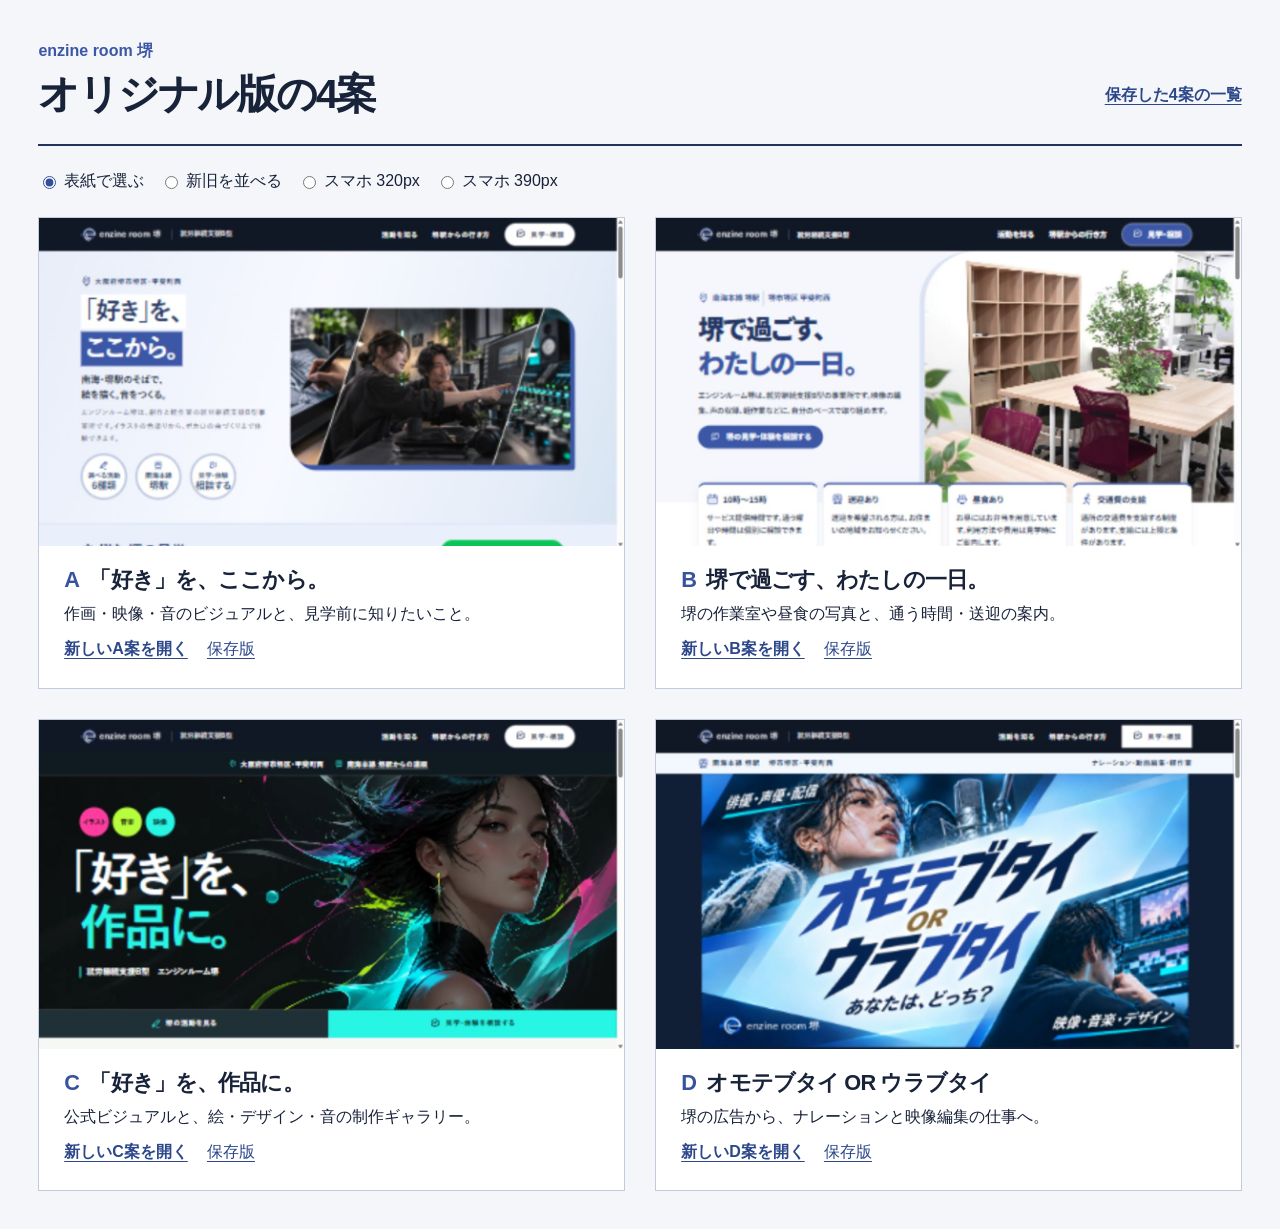
==== index.html @ 087c4f28 "Publish the Sakai landing page comparison for mobile and desktop" ====
<!doctype html>
<html lang="ja"><head><base href="./lp/brand/"><meta charset="utf-8"><meta name="viewport" content="width=device-width,initial-scale=1"><meta name="robots" content="noindex,nofollow"><title>堺LPの4案を見比べる｜enzine room オリジナル版</title>
<link rel="stylesheet" href="assets/compare.css"></head>
<body><main>
<header><p>enzine room 堺</p><h1>オリジナル版の4案</h1><a href="../compare.html">保存した4案の一覧</a></header>
<fieldset><legend>表示方法</legend><label><input type="radio" name="display" id="covers" checked>表紙で選ぶ</label><label><input type="radio" name="display" id="pairs">新旧を並べる</label><label><input type="radio" name="display" id="narrow">スマホ 320px</label><label><input type="radio" name="display" id="mobile">スマホ 390px</label></fieldset>
<div class="catalog">
<article>
  <div class="images">
    <a class="new" href="index.html"><span>A案 オリジナル版</span><img src="assets/preview-wonder.jpg" width="1225" height="692" alt="A案のオリジナル版を開く"></a>
    <a class="old" href="../index.html"><span>A案 保存版</span><img src="../assets/preview-wonder.jpg" width="1225" height="692" alt="A案の保存版を開く"></a>
  </div>
  <div class="copy"><div><h2><b>A</b>「好き」を、ここから。</h2><p>作画・映像・音のビジュアルと、見学前に知りたいこと。</p></div><nav aria-label="A案を選ぶ"><a href="index.html">新しいA案を開く</a><a href="../index.html">保存版</a></nav></div>
  <div class="device"><iframe title="A案のスマートフォン表示" loading="lazy" src="index.html"></iframe></div>
</article>
<article>
  <div class="images">
    <a class="new" href="access.html"><span>B案 オリジナル版</span><img src="assets/preview-college.jpg" width="1225" height="692" alt="B案のオリジナル版を開く"></a>
    <a class="old" href="../access.html"><span>B案 保存版</span><img src="../assets/preview-college.jpg" width="1225" height="692" alt="B案の保存版を開く"></a>
  </div>
  <div class="copy"><div><h2><b>B</b>堺で過ごす、わたしの一日。</h2><p>堺の作業室や昼食の写真と、通う時間・送迎の案内。</p></div><nav aria-label="B案を選ぶ"><a href="access.html">新しいB案を開く</a><a href="../access.html">保存版</a></nav></div>
  <div class="device"><iframe title="B案のスマートフォン表示" loading="lazy" src="access.html"></iframe></div>
</article>
<article>
  <div class="images">
    <a class="new" href="activities.html"><span>C案 オリジナル版</span><img src="assets/preview-jam.jpg" width="1225" height="692" alt="C案のオリジナル版を開く"></a>
    <a class="old" href="../activities.html"><span>C案 保存版</span><img src="../assets/preview-jam.jpg" width="1225" height="692" alt="C案の保存版を開く"></a>
  </div>
  <div class="copy"><div><h2><b>C</b>「好き」を、作品に。</h2><p>公式ビジュアルと、絵・デザイン・音の制作ギャラリー。</p></div><nav aria-label="C案を選ぶ"><a href="activities.html">新しいC案を開く</a><a href="../activities.html">保存版</a></nav></div>
  <div class="device"><iframe title="C案のスマートフォン表示" loading="lazy" src="activities.html"></iframe></div>
</article>
<article>
  <div class="images">
    <a class="new" href="stage.html"><span>D案 オリジナル版</span><img src="assets/preview-stage.jpg" width="1225" height="692" alt="D案のオリジナル版を開く"></a>
    <a class="old" href="../stage.html"><span>D案 保存版</span><img src="../assets/preview-stage.jpg" width="1225" height="692" alt="D案の保存版を開く"></a>
  </div>
  <div class="copy"><div><h2><b>D</b>オモテブタイ OR ウラブタイ</h2><p>堺の広告から、ナレーションと映像編集の仕事へ。</p></div><nav aria-label="D案を選ぶ"><a href="stage.html">新しいD案を開く</a><a href="../stage.html">保存版</a></nav></div>
  <div class="device"><iframe title="D案のスマートフォン表示" loading="lazy" src="stage.html"></iframe></div>
</article>
</div></main></body></html>
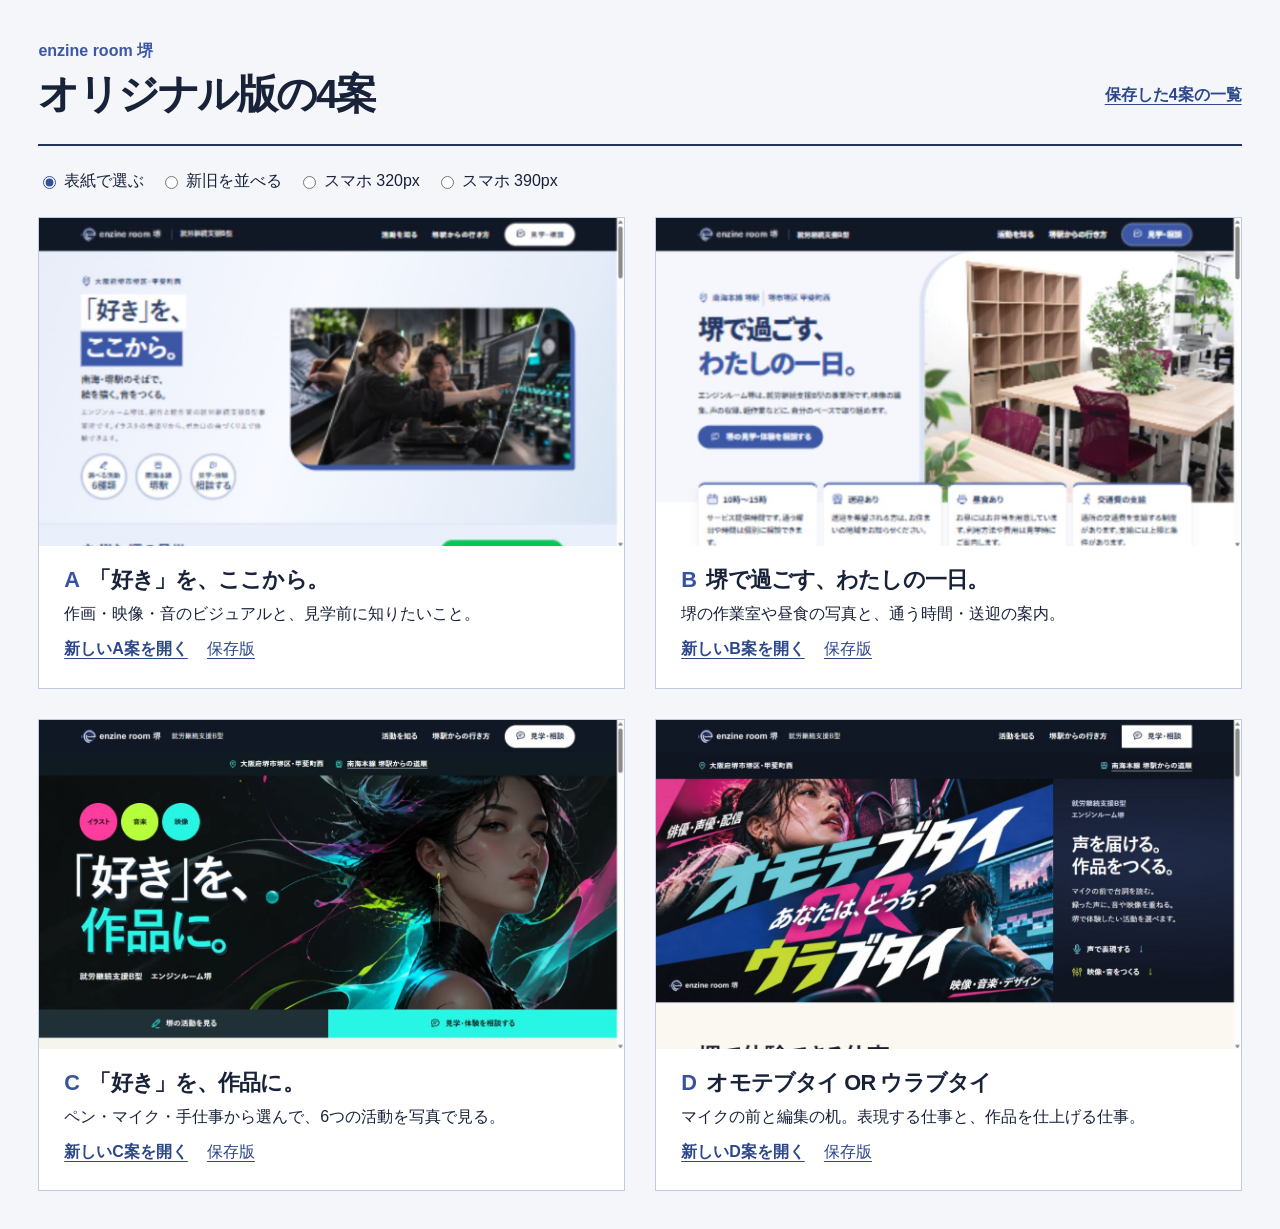
==== commit 10524d88: "Redesign Sakai C as an activity photo journal and D around the supplied stage poster" ====
--- a/index.html
+++ b/index.html
@@ -23,18 +23,18 @@
 </article>
 <article>
   <div class="images">
-    <a class="new" href="activities.html"><span>C案 オリジナル版</span><img src="assets/preview-jam.jpg" width="1225" height="692" alt="C案のオリジナル版を開く"></a>
+    <a class="new" href="activities.html"><span>C案 オリジナル版</span><img src="assets/preview-jam.jpg?v=aa08fe584f06" width="1225" height="692" alt="C案のオリジナル版を開く"></a>
     <a class="old" href="../activities.html"><span>C案 保存版</span><img src="../assets/preview-jam.jpg" width="1225" height="692" alt="C案の保存版を開く"></a>
   </div>
-  <div class="copy"><div><h2><b>C</b>「好き」を、作品に。</h2><p>公式ビジュアルと、絵・デザイン・音の制作ギャラリー。</p></div><nav aria-label="C案を選ぶ"><a href="activities.html">新しいC案を開く</a><a href="../activities.html">保存版</a></nav></div>
+  <div class="copy"><div><h2><b>C</b>「好き」を、作品に。</h2><p>ペン・マイク・手仕事から選んで、6つの活動を写真で見る。</p></div><nav aria-label="C案を選ぶ"><a href="activities.html">新しいC案を開く</a><a href="../activities.html">保存版</a></nav></div>
   <div class="device"><iframe title="C案のスマートフォン表示" loading="lazy" src="activities.html"></iframe></div>
 </article>
 <article>
   <div class="images">
-    <a class="new" href="stage.html"><span>D案 オリジナル版</span><img src="assets/preview-stage.jpg" width="1225" height="692" alt="D案のオリジナル版を開く"></a>
+    <a class="new" href="stage.html"><span>D案 オリジナル版</span><img src="assets/preview-stage.jpg?v=24ae81991913" width="1225" height="692" alt="D案のオリジナル版を開く"></a>
     <a class="old" href="../stage.html"><span>D案 保存版</span><img src="../assets/preview-stage.jpg" width="1225" height="692" alt="D案の保存版を開く"></a>
   </div>
-  <div class="copy"><div><h2><b>D</b>オモテブタイ OR ウラブタイ</h2><p>堺の広告から、ナレーションと映像編集の仕事へ。</p></div><nav aria-label="D案を選ぶ"><a href="stage.html">新しいD案を開く</a><a href="../stage.html">保存版</a></nav></div>
+  <div class="copy"><div><h2><b>D</b>オモテブタイ OR ウラブタイ</h2><p>マイクの前と編集の机。表現する仕事と、作品を仕上げる仕事。</p></div><nav aria-label="D案を選ぶ"><a href="stage.html">新しいD案を開く</a><a href="../stage.html">保存版</a></nav></div>
   <div class="device"><iframe title="D案のスマートフォン表示" loading="lazy" src="stage.html"></iframe></div>
 </article>
 </div></main></body></html>
